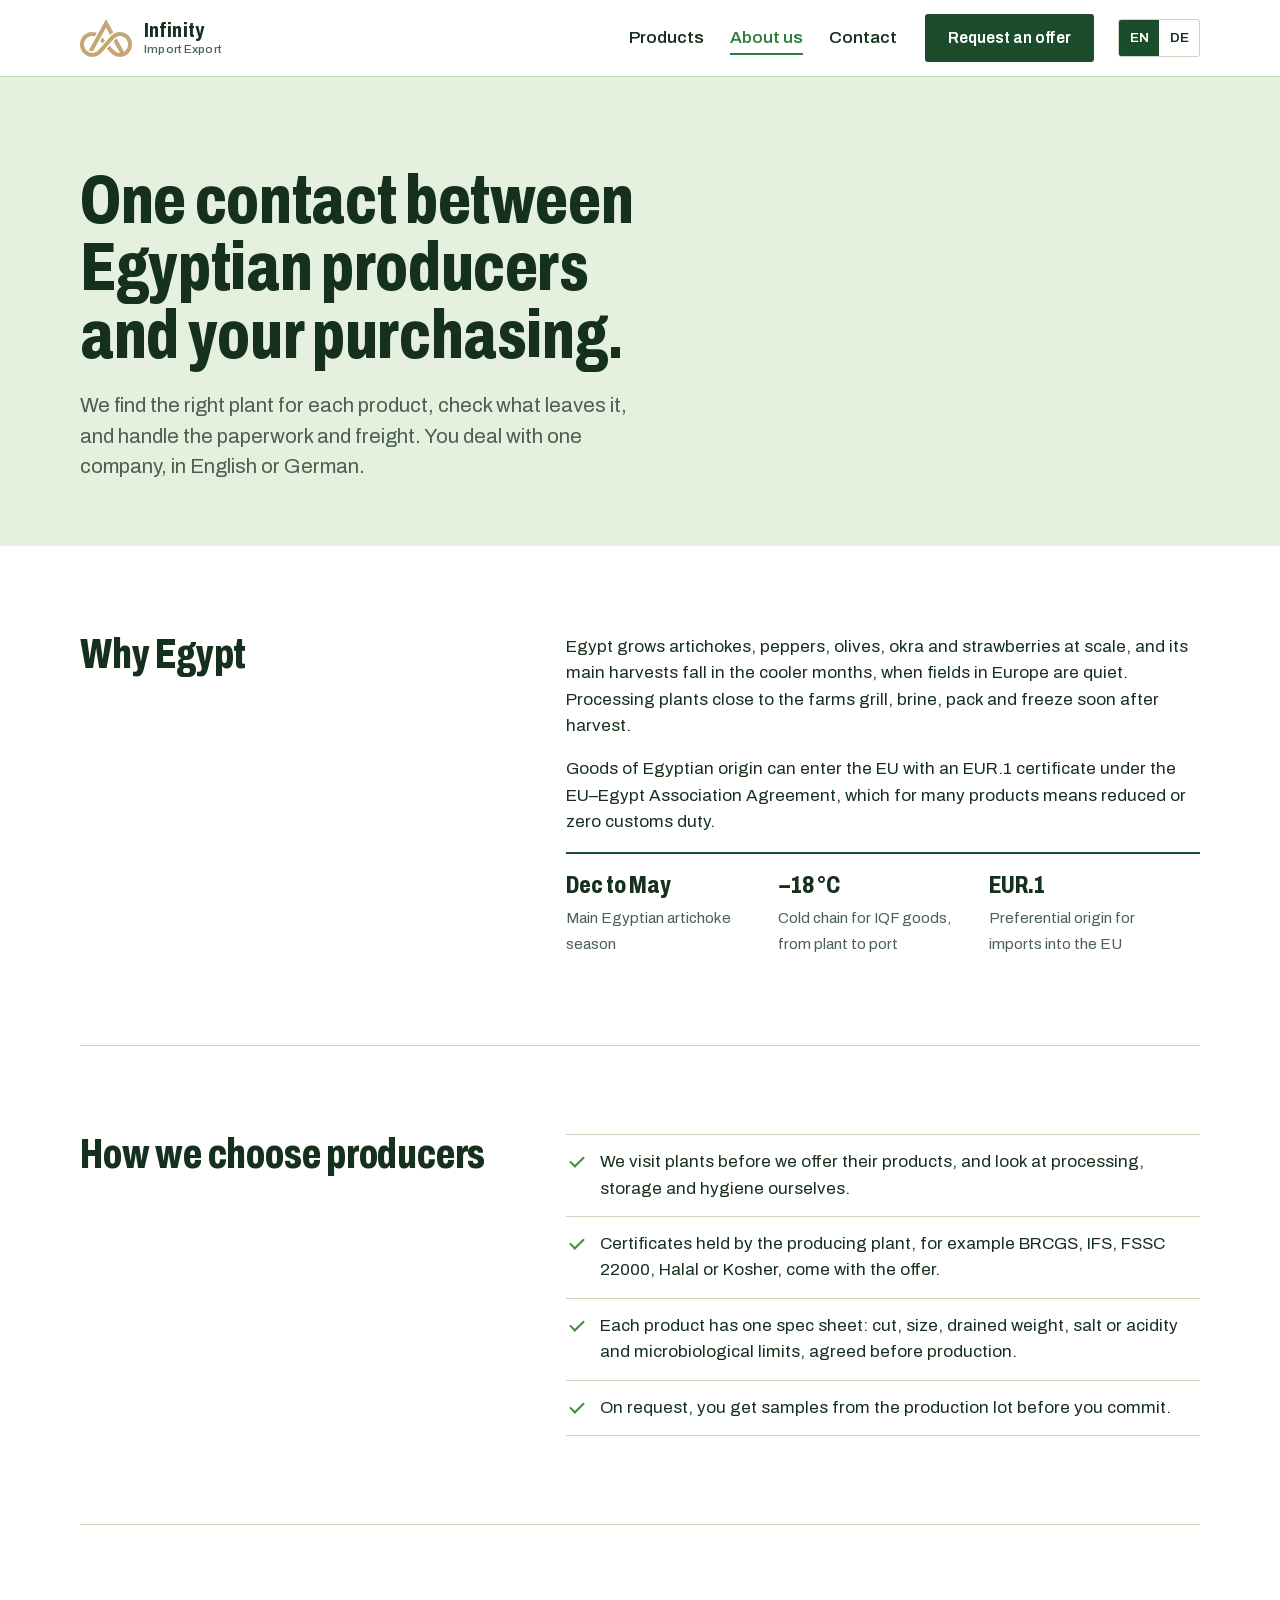
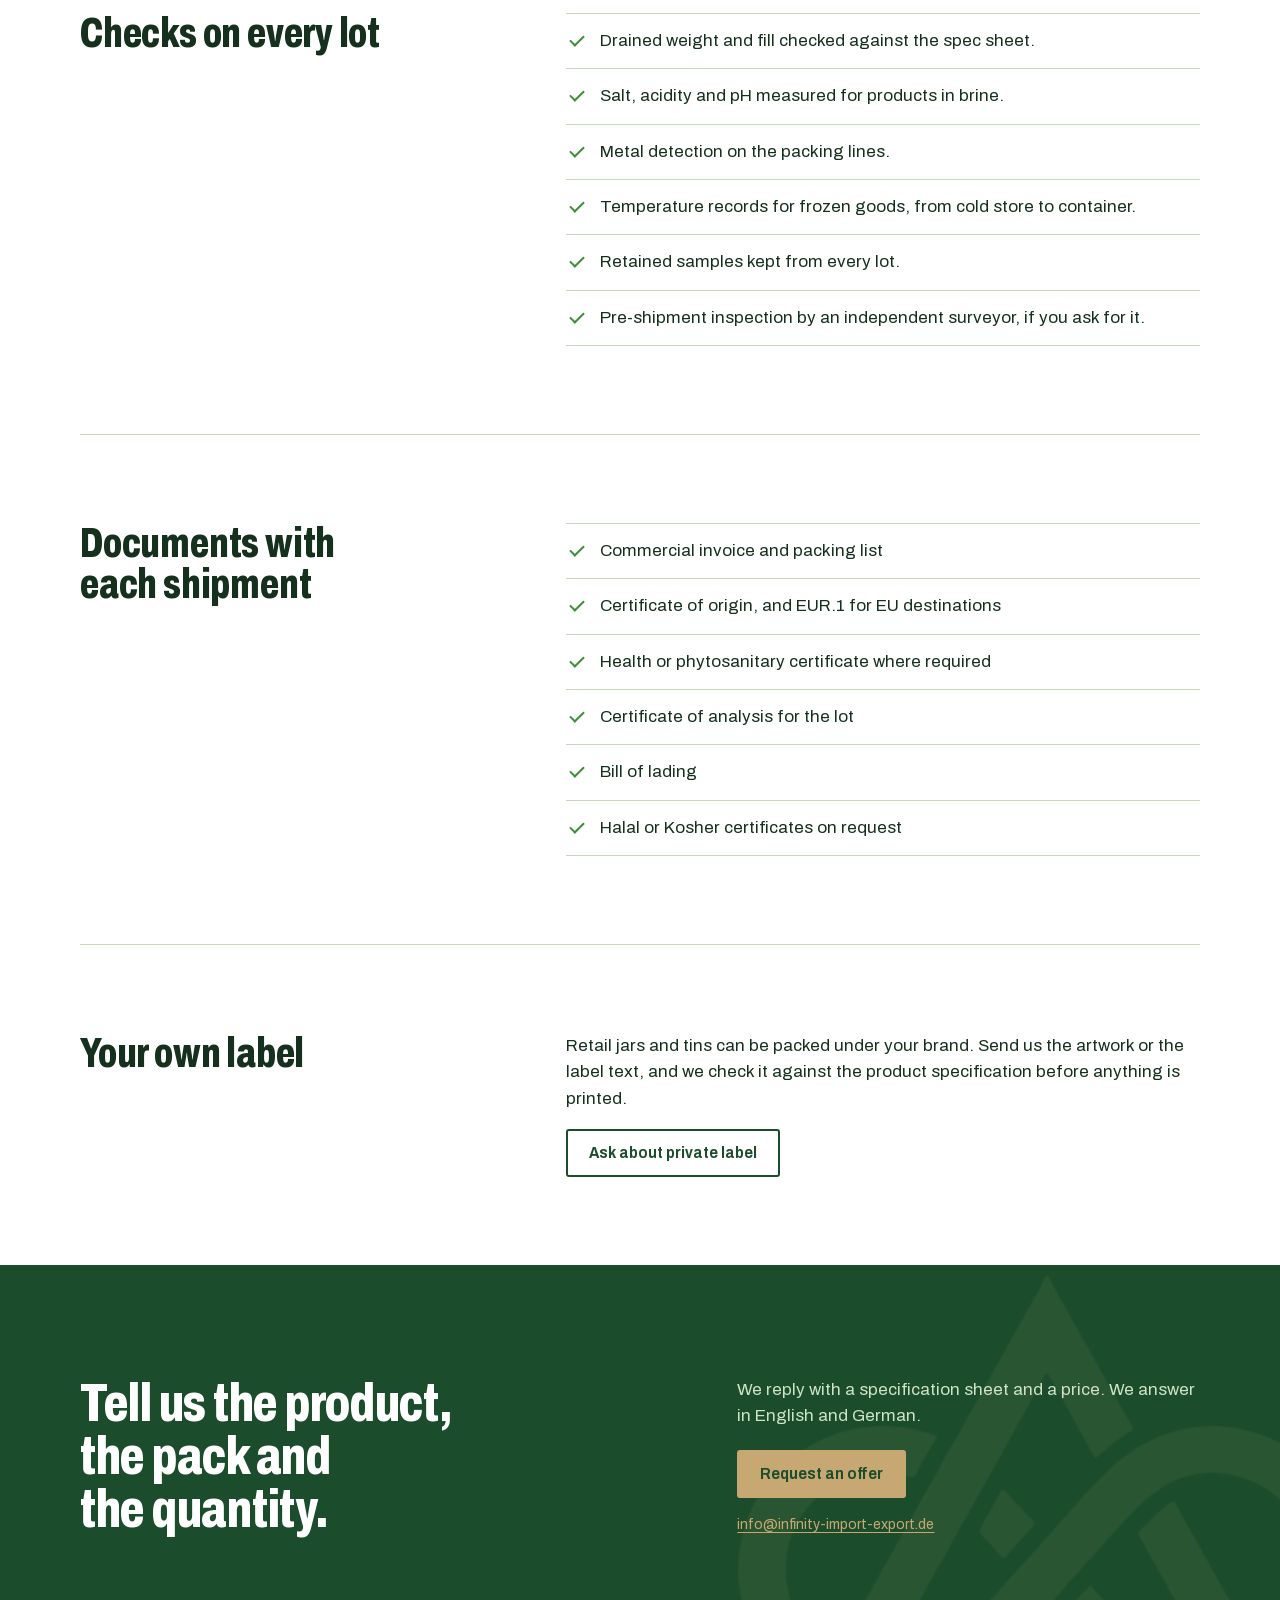
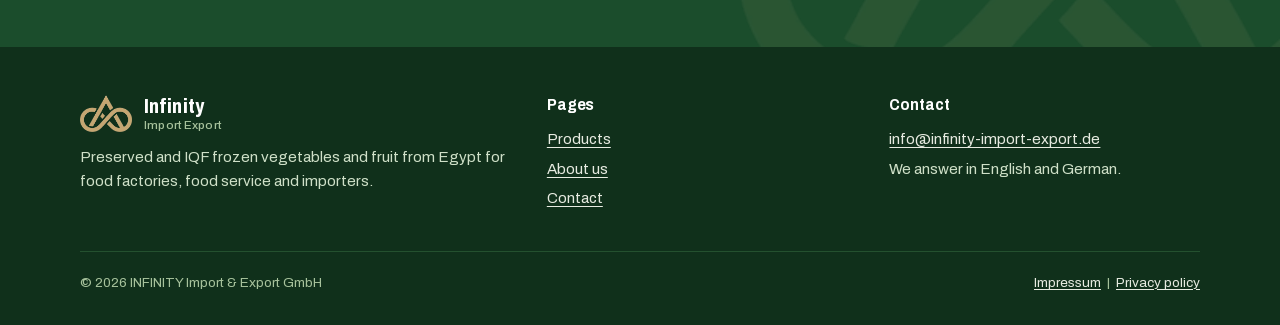
==== about.html @ ad4bee5b "Build new INFINITY Import & Export website Replace the generated single page with a static, framewor" ====
<!doctype html>
<html lang="en">
<head>
  <meta charset="utf-8">
  <meta name="viewport" content="width=device-width, initial-scale=1">
  <title data-i18n="about.title">About us | Infinity Import Export</title>
  <meta name="description" content="How Infinity Import Export sources preserved and IQF vegetables in Egypt: producer selection, checks on every lot and export documents." data-i18n-attr="content:about.desc">
  <link rel="icon" href="assets/img/icon-32.png" sizes="32x32">
  <link rel="apple-touch-icon" href="assets/img/icon-180.png">
  <link rel="preload" href="assets/fonts/archivo-latin-var.woff2" as="font" type="font/woff2" crossorigin>
  <link rel="stylesheet" href="assets/css/site.css">
  <script>(function(){var d=document.documentElement,l;d.classList.add('js');try{l=localStorage.getItem('lang')}catch(e){}if(!l)l=/^de/i.test(navigator.language||'')?'de':'en';d.lang=l;if(l==='de'){d.classList.add('i18n-pending');setTimeout(function(){d.classList.remove('i18n-pending')},1500)}})();</script>
</head>
<body>
<a class="skip" href="#main" data-i18n="skip">Skip to content</a>

<header class="site-header">
  <div class="wrap">
    <a class="brand" href="index.html">
      <img src="assets/img/logo.png" alt="" width="52" height="37">
      <span class="brand-name">Infinity<span>Import Export</span></span>
    </a>
    <div class="lang" role="group" aria-label="Language / Sprache">
      <button type="button" data-lang="en" aria-pressed="true">EN</button>
      <button type="button" data-lang="de" aria-pressed="false">DE</button>
    </div>
    <button class="nav-toggle" type="button" aria-expanded="false" aria-controls="nav">
      <svg viewBox="0 0 20 20" aria-hidden="true"><path d="M2 5h16M2 10h16M2 15h16" stroke="currentColor" stroke-width="2"/></svg>
      <span data-i18n="nav.menu">Menu</span>
    </button>
    <nav class="nav" id="nav" aria-label="Main">
      <ul class="nav-links">
        <li><a href="products.html" data-i18n="nav.products">Products</a></li>
        <li><a href="about.html" aria-current="page" data-i18n="nav.about">About us</a></li>
        <li><a href="contact.html" data-i18n="nav.contact">Contact</a></li>
      </ul>
      <a class="btn btn-solid" href="contact.html" data-i18n="cta.offer">Request an offer</a>
    </nav>
  </div>
</header>

<main id="main">
  <section class="page-head">
    <div class="wrap">
      <h1 data-i18n="about.h1">One contact between Egyptian producers and your purchasing.</h1>
      <p class="lead" data-i18n="about.lead">We find the right plant for each product, check what leaves it, and handle the paperwork and freight. You deal with one company, in English or German.</p>
    </div>
  </section>

  <div class="wrap">
    <section class="split" aria-labelledby="egypt">
      <h2 id="egypt" data-i18n="about.egypt.h">Why Egypt</h2>
      <div>
        <p data-i18n="about.egypt.p1">Egypt grows artichokes, peppers, olives, okra and strawberries at scale, and its main harvests fall in the cooler months, when fields in Europe are quiet. Processing plants close to the farms grill, brine, pack and freeze soon after harvest.</p>
        <p data-i18n="about.egypt.p2">Goods of Egyptian origin can enter the EU with an EUR.1 certificate under the EU–Egypt Association Agreement, which for many products means reduced or zero customs duty.</p>
        <div class="facts-row">
          <div><b data-i18n="about.f1.b">Dec to May</b><span data-i18n="about.f1.s">Main Egyptian artichoke season</span></div>
          <div><b>−18 °C</b><span data-i18n="about.f2.s">Cold chain for IQF goods, from plant to port</span></div>
          <div><b>EUR.1</b><span data-i18n="about.f3.s">Preferential origin for imports into the EU</span></div>
        </div>
      </div>
    </section>

    <section class="split" aria-labelledby="producers">
      <h2 id="producers" data-i18n="about.prod.h">How we choose producers</h2>
      <ul class="checklist">
        <li data-i18n="about.prod.1">We visit plants before we offer their products, and look at processing, storage and hygiene ourselves.</li>
        <li data-i18n="about.prod.2">Certificates held by the producing plant, for example BRCGS, IFS, FSSC 22000, Halal or Kosher, come with the offer.</li>
        <li data-i18n="about.prod.3">Each product has one spec sheet: cut, size, drained weight, salt or acidity and microbiological limits, agreed before production.</li>
        <li data-i18n="about.prod.4">On request, you get samples from the production lot before you commit.</li>
      </ul>
    </section>

    <section class="split" aria-labelledby="checks">
      <h2 id="checks" data-i18n="about.checks.h">Checks on every lot</h2>
      <ul class="checklist">
        <li data-i18n="about.checks.1">Drained weight and fill checked against the spec sheet.</li>
        <li data-i18n="about.checks.2">Salt, acidity and pH measured for products in brine.</li>
        <li data-i18n="about.checks.3">Metal detection on the packing lines.</li>
        <li data-i18n="about.checks.4">Temperature records for frozen goods, from cold store to container.</li>
        <li data-i18n="about.checks.5">Retained samples kept from every lot.</li>
        <li data-i18n="about.checks.6">Pre-shipment inspection by an independent surveyor, if you ask for it.</li>
      </ul>
    </section>

    <section class="split" aria-labelledby="docs">
      <h2 id="docs" data-i18n="about.docs.h">Documents with each shipment</h2>
      <ul class="checklist">
        <li data-i18n="about.docs.1">Commercial invoice and packing list</li>
        <li data-i18n="about.docs.2">Certificate of origin, and EUR.1 for EU destinations</li>
        <li data-i18n="about.docs.3">Health or phytosanitary certificate where required</li>
        <li data-i18n="about.docs.4">Certificate of analysis for the lot</li>
        <li data-i18n="about.docs.5">Bill of lading</li>
        <li data-i18n="about.docs.6">Halal or Kosher certificates on request</li>
      </ul>
    </section>

    <section class="split" aria-labelledby="label">
      <h2 id="label" data-i18n="about.label.h">Your own label</h2>
      <div>
        <p data-i18n="about.label.p">Retail jars and tins can be packed under your brand. Send us the artwork or the label text, and we check it against the product specification before anything is printed.</p>
        <a class="btn" href="contact.html" data-i18n="about.label.cta">Ask about private label</a>
      </div>
    </section>
  </div>

  <section class="cta-band" aria-labelledby="cta-title">
    <img class="cta-mark" src="assets/img/logo.png" alt="">
    <div class="wrap">
      <h2 id="cta-title" data-i18n="cta.h">Tell us the product, the pack and the quantity.</h2>
      <div>
        <p data-i18n="cta.p">We reply with a specification sheet and a price. We answer in English and German.</p>
        <div class="btn-row" style="margin-top:20px">
          <a class="btn btn-gold" href="contact.html" data-i18n="cta.offer">Request an offer</a>
        </div>
        <p class="small" style="margin-top:16px"><a href="mailto:info@infinity-import-export.de">info@infinity-import-export.de</a></p>
      </div>
    </div>
  </section>
</main>

<footer class="site-footer">
  <div class="wrap">
    <div>
      <a class="brand" href="index.html" style="margin-bottom:14px">
        <img src="assets/img/logo.png" alt="" width="44" height="31">
        <span class="brand-name">Infinity<span>Import Export</span></span>
      </a>
      <p data-i18n="footer.p">Preserved and IQF frozen vegetables and fruit from Egypt for food factories, food service and importers.</p>
    </div>
    <div>
      <h2 data-i18n="footer.pages">Pages</h2>
      <ul>
        <li><a href="products.html" data-i18n="nav.products">Products</a></li>
        <li><a href="about.html" data-i18n="nav.about">About us</a></li>
        <li><a href="contact.html" data-i18n="nav.contact">Contact</a></li>
      </ul>
    </div>
    <div>
      <h2 data-i18n="nav.contact">Contact</h2>
      <ul>
        <li><a href="mailto:info@infinity-import-export.de">info@infinity-import-export.de</a></li>
        <li data-i18n="footer.langs">We answer in English and German.</li>
      </ul>
    </div>
    <div class="footer-base">
      <span>© 2026 INFINITY Import &amp; Export GmbH</span>
      <span><a href="impressum.html">Impressum</a> &nbsp;|&nbsp; <a href="datenschutz.html" data-i18n="footer.privacy">Privacy policy</a></span>
    </div>
  </div>
</footer>

<script src="assets/js/products.js"></script>
<script src="assets/js/i18n.js"></script>
<script src="assets/js/site.js"></script>
</body>
</html>
---- assets/css/site.css ----
/* Infinity Import Export — site styles
   Colour encodes the product range everywhere:
   gold = preserved in oil / brine, frost = IQF frozen. */

@font-face {
  font-family: "Archivo";
  src: url("../fonts/archivo-latin-var.woff2") format("woff2");
  font-weight: 100 900;
  font-stretch: 62% 125%;
  font-style: normal;
  font-display: swap;
}

:root {
  /* brand greens */
  --brine: #1B4D2C;      /* deep green: text, buttons, dark bands */
  --brine-2: #236238;    /* hover of deep green */
  --green: #2E7D3E;      /* fresh green: active states, links */
  --leaf: #3F8F3A;
  --sage: #E5F0DE;       /* light green background bands */
  --sage-2: #D2E4C6;
  --paper: #FFFFFF;
  --line: #C6D8BC;
  --ink: #16301E;
  --muted: #4A6150;
  --gold: #C7A872;
  --gold-ink: #7A5C26;
  --gold-tint: #F3ECDD;
  /* preserved range = olive-oil green, IQF range = frost */
  --olive: #A3B04F;
  --olive-tint: #EEF2DF;
  --olive-ink: #4F5A18;
  --pk-band: #A6CF84;    /* label colour on the pack drawings */
  --pk-veg: #5F7230;     /* contents colour on the pack drawings */
  --frost: #D9E8EC;
  --frost-ink: #2F5C69;
  --frost-tint: #EAF2F4;

  --font: "Archivo", "Helvetica Neue", Arial, sans-serif;
  --wrap: 1200px;
  --gutter: clamp(16px, 4vw, 40px);
  --radius: 3px;
}

*, *::before, *::after { box-sizing: border-box; }

html { -webkit-text-size-adjust: 100%; scroll-behavior: smooth; }
html.i18n-pending body { visibility: hidden; }

body {
  margin: 0;
  background: var(--paper);
  color: var(--ink);
  font-family: var(--font);
  font-size: 17px;
  line-height: 1.55;
  font-stretch: 100%;
  font-weight: 400;
  -webkit-font-smoothing: antialiased;
}

img, svg { display: block; max-width: 100%; }
a { color: inherit; text-underline-offset: .18em; text-decoration-thickness: 1px; }
a:hover { text-decoration-thickness: 2px; }
p { margin: 0 0 1em; max-width: 64ch; }
p:last-child { margin-bottom: 0; }
ul, ol { margin: 0; padding: 0; }
button { font: inherit; color: inherit; }

:focus-visible { outline: 3px solid var(--green); outline-offset: 3px; border-radius: 2px; }

h1, h2, h3, h4 {
  margin: 0;
  font-weight: 800;
  font-stretch: 72%;
  line-height: .98;
  letter-spacing: -.005em;
  text-wrap: balance;
}
h1 { font-size: clamp(2.6rem, 6.4vw, 5.4rem); }
h2 { font-size: clamp(2rem, 4.2vw, 3.4rem); }
h3 { font-size: clamp(1.35rem, 2vw, 1.7rem); line-height: 1.05; }
h4 { font-size: 1.15rem; font-stretch: 85%; line-height: 1.15; }

.wrap { max-width: var(--wrap); margin-inline: auto; padding-inline: var(--gutter); }
.lead { font-size: clamp(1.1rem, 1.6vw, 1.3rem); line-height: 1.5; color: var(--muted); max-width: 46ch; }
.small { font-size: .875rem; color: var(--muted); }
.visually-hidden {
  position: absolute !important; width: 1px; height: 1px; overflow: hidden;
  clip: rect(0 0 0 0); white-space: nowrap;
}
.skip { position: absolute; left: 12px; top: -60px; background: var(--brine); color: #fff; padding: 10px 14px; z-index: 50; }
.skip:focus { top: 12px; }

/* Buttons ------------------------------------------------------------- */
.btn {
  display: inline-flex; align-items: center; justify-content: center; gap: .5em;
  min-height: 48px; padding: .7em 1.3em;
  border: 2px solid var(--brine); border-radius: var(--radius);
  background: transparent; color: var(--brine);
  font-weight: 650; font-stretch: 90%; font-size: 1rem; line-height: 1.1;
  text-decoration: none; cursor: pointer;
  transition: background-color .15s, color .15s;
}
.btn:hover { background: var(--brine); color: #fff; }
.btn-solid { background: var(--brine); color: #fff; }
.btn-solid:hover { background: var(--brine-2); border-color: var(--brine-2); }
.btn-gold { background: var(--gold); border-color: var(--gold); color: var(--brine); }
.btn-gold:hover { background: #D6BC8E; border-color: #D6BC8E; color: var(--brine); }
.btn-row { display: flex; flex-wrap: wrap; gap: 12px; }

/* Header -------------------------------------------------------------- */
.site-header { border-bottom: 1px solid var(--line); background: var(--paper); position: relative; z-index: 20; }
.site-header .wrap { display: flex; align-items: center; gap: 24px; min-height: 76px; }
.brand { display: flex; align-items: center; gap: 12px; text-decoration: none; margin-right: auto; }
.brand img { width: 52px; height: auto; }
.brand-name { font-weight: 750; font-stretch: 78%; font-size: 1.28rem; line-height: 1; letter-spacing: .005em; }
.brand-name span { display: block; font-weight: 500; font-stretch: 100%; font-size: .74rem; color: var(--muted); letter-spacing: .02em; margin-top: 4px; }

.nav { display: flex; align-items: center; gap: 28px; }
.nav-links { display: flex; gap: 26px; list-style: none; }
.nav-links a { text-decoration: none; font-weight: 550; padding: 6px 0; border-bottom: 2px solid transparent; }
.nav-links a:hover { border-bottom-color: var(--line); }
.nav-links a[aria-current="page"] { border-bottom-color: var(--green); color: var(--green); }

.lang { display: inline-flex; border: 1px solid var(--line); border-radius: var(--radius); overflow: hidden; order: 3; }
.lang button {
  border: 0; background: transparent; cursor: pointer;
  padding: 7px 10px; min-width: 40px; font-size: .85rem; font-weight: 600;
}
.lang button[aria-pressed="true"] { background: var(--brine); color: #fff; }

.nav-toggle { display: none; }

@media (max-width: 860px) {
  .nav-toggle {
    display: inline-flex; align-items: center; gap: 8px; min-height: 44px;
    border: 1px solid var(--line); border-radius: var(--radius); background: var(--paper);
    padding: 0 12px; font-weight: 600; cursor: pointer;
  }
  .nav-toggle svg { width: 18px; height: 18px; }
  .nav {
    position: absolute; left: 0; right: 0; top: 100%;
    flex-direction: column; align-items: stretch; gap: 0;
    background: var(--paper); border-bottom: 1px solid var(--line);
    padding: 8px var(--gutter) 20px;
    display: none;
  }
  .nav.open { display: flex; }
  .nav-links { flex-direction: column; gap: 0; }
  .nav-links a { display: block; padding: 14px 0; border-bottom: 1px solid var(--sage-2); }
  .nav-links a[aria-current="page"] { border-bottom-color: var(--sage-2); box-shadow: inset 4px 0 0 var(--green); padding-left: 12px; }
  .nav .btn { margin-top: 16px; }
  .site-header .wrap { gap: 10px; }
  .lang { order: 0; }
  .lang button { min-height: 42px; }
}

/* Hero --------------------------------------------------------------- */
.hero { background: var(--sage); padding-block: clamp(40px, 7vw, 88px) clamp(48px, 7vw, 88px); }
.hero-text { display: grid; grid-template-columns: minmax(0, 1.35fr) minmax(0, 1fr); gap: 32px 56px; align-items: end; }
.hero h1 { max-width: 15ch; }
.hero .lead { margin-bottom: 24px; }

@media (max-width: 860px) {
  .hero-text { grid-template-columns: 1fr; }
}
@media (prefers-reduced-motion: reduce) {
  html { scroll-behavior: auto; }
  *, *::before, *::after { transition: none !important; animation: none !important; }
}

/* Sections ------------------------------------------------------------ */
.section { padding-block: clamp(64px, 9vw, 120px); }
.section-head { display: grid; grid-template-columns: minmax(0, 1fr) minmax(0, 1fr); gap: 20px 56px; align-items: end; margin-bottom: clamp(32px, 5vw, 56px); }
.section-head p { color: var(--muted); }
@media (max-width: 760px) { .section-head { grid-template-columns: 1fr; } }

/* Two ranges */
.ranges { display: grid; grid-template-columns: 1fr 1fr; gap: 0; }
.range { padding: clamp(28px, 4vw, 48px); display: flex; flex-direction: column; gap: 18px; min-height: 420px; }
.range-preserved { background: var(--olive-tint); border-top: 10px solid var(--olive); }
.range-iqf { background: var(--frost-tint); border-top: 10px solid #9EC3CD; }
.range h3 { font-size: clamp(1.9rem, 3.2vw, 2.7rem); }
.range-packs { display: flex; align-items: flex-end; gap: 14px; margin-top: auto; padding-top: 12px; color: var(--brine); }
.range-packs svg { height: calc(var(--h) * .62); width: auto; aspect-ratio: var(--ar); }
.range-iqf .range-packs svg { --pk-band: var(--frost); }
.range-photos { display: grid; grid-template-columns: repeat(4, minmax(0, 1fr)); gap: 8px; margin-top: auto; padding-top: 12px; list-style: none; }
.range-photos img { width: 100%; aspect-ratio: 1; object-fit: cover; border-radius: 2px; }
.range .more { font-weight: 650; }
.range-list { list-style: none; display: flex; flex-wrap: wrap; gap: 6px 8px; }
.range-list li { font-size: .92rem; padding: 2px 9px; border-radius: 2px; background: rgba(255,255,255,.7); }
@media (max-width: 760px) { .ranges { grid-template-columns: 1fr; } .range { min-height: 0; } }

/* Buyers */
.buyers { list-style: none; border-top: 2px solid var(--brine); }
.buyer {
  display: grid; grid-template-columns: minmax(0, .9fr) minmax(0, 1.4fr) minmax(0, 1fr);
  gap: 16px 40px; padding: 32px 0; border-bottom: 1px solid var(--line); align-items: start;
}
.buyer h3 { font-size: clamp(1.5rem, 2.4vw, 2rem); }
.buyer-packs { display: flex; align-items: flex-end; gap: 12px; color: var(--brine); justify-self: end; }
.buyer-packs svg { height: calc(var(--h) * .5); width: auto; aspect-ratio: var(--ar); }
.buyer-packs .iqf { --pk-band: var(--frost); }
@media (max-width: 860px) {
  .buyer { grid-template-columns: 1fr; }
  .buyer-packs { justify-self: start; }
}

/* Order steps — a real sequence, so numbered */
.steps { list-style: none; display: grid; grid-template-columns: repeat(5, minmax(0, 1fr)); gap: 0; counter-reset: step; }
.step { padding: 0 24px 0 0; position: relative; counter-increment: step; }
.step::before {
  content: counter(step);
  display: flex; align-items: center; justify-content: center;
  width: 44px; height: 44px; border-radius: 50%;
  background: var(--brine); color: var(--gold); font-weight: 800; font-stretch: 75%; font-size: 1.3rem;
  position: relative; z-index: 1; margin-bottom: 18px;
}
.step::after { content: ""; position: absolute; top: 21px; left: 44px; right: 0; height: 2px; background: var(--line); }
.step:last-child::after { display: none; }
.step h4 { margin-bottom: 8px; }
.step p { font-size: .95rem; color: var(--muted); }
@media (max-width: 960px) {
  .steps { grid-template-columns: 1fr; gap: 0; }
  .step { padding: 0 0 28px 64px; }
  .step::before { position: absolute; left: 0; top: 0; margin: 0; }
  .step::after { left: 21px; top: 44px; bottom: 0; right: auto; width: 2px; height: auto; }
}

/* Dark call-to-action band */
.cta-band { background: var(--brine); color: #EEF1EA; position: relative; overflow: hidden; }
.cta-band .wrap { display: grid; grid-template-columns: minmax(0, 1.3fr) minmax(0, 1fr); gap: 32px 56px; align-items: center; padding-block: clamp(64px, 9vw, 112px); position: relative; }
.cta-band h2 { color: #fff; max-width: 16ch; }
.cta-band p { color: #CFE3C6; }
.cta-band a:not(.btn) { color: var(--gold); }
.cta-mark { position: absolute; right: -6%; bottom: -18%; width: min(52vw, 620px); opacity: .09; pointer-events: none; }
@media (max-width: 760px) { .cta-band .wrap { grid-template-columns: 1fr; } }

/* Footer */
.site-footer { background: #10301B; color: #CFE0C8; padding-block: 48px 32px; font-size: .95rem; }
.site-footer .wrap { display: grid; grid-template-columns: minmax(0, 1.4fr) repeat(2, minmax(0, 1fr)); gap: 32px; }
.site-footer h2 { font-size: 1rem; font-stretch: 90%; font-weight: 700; color: #fff; margin-bottom: 12px; line-height: 1.3; }
.site-footer ul { list-style: none; display: grid; gap: 6px; }
.site-footer a { color: #E7EBE1; }
.site-footer .brand-name { color: #fff; }
.site-footer .brand-name span { color: #A7C29C; }
.footer-base { grid-column: 1 / -1; border-top: 1px solid #24502F; padding-top: 20px; margin-top: 8px; display: flex; flex-wrap: wrap; justify-content: space-between; gap: 12px; color: #A7C29C; font-size: .85rem; }
@media (max-width: 760px) { .site-footer .wrap { grid-template-columns: 1fr; } }

/* Inner page heading */
.page-head { background: var(--sage); padding-block: clamp(48px, 7vw, 96px) clamp(40px, 5vw, 64px); }
.page-head h1 { font-size: clamp(2.4rem, 5.4vw, 4.4rem); max-width: 18ch; margin-bottom: 20px; }

/* Products page ------------------------------------------------------- */
.catalogue { display: grid; grid-template-columns: 240px minmax(0, 1fr); gap: 48px; padding-block: 48px 96px; }
.filters { position: sticky; top: 20px; align-self: start; display: grid; gap: 28px; }
.filters fieldset { border: 0; padding: 0; margin: 0; }
.filters legend { font-weight: 700; font-stretch: 85%; font-size: 1.05rem; margin-bottom: 10px; padding: 0; }
.chips { display: flex; flex-wrap: wrap; gap: 6px; }
.chip {
  border: 1px solid var(--line); background: var(--paper); border-radius: 2px; cursor: pointer;
  padding: 6px 11px; font-size: .9rem; font-weight: 550; min-height: 36px;
}
.chip:hover { border-color: var(--green); }
.chip[aria-pressed="true"] { background: var(--brine); border-color: var(--brine); color: #fff; }
.chip[data-value="preserved"][aria-pressed="true"] { background: var(--olive); border-color: var(--olive); color: var(--brine); }
.chip[data-value="iqf"][aria-pressed="true"] { background: #9EC3CD; border-color: #9EC3CD; color: var(--brine); }
.result-bar { display: flex; justify-content: space-between; align-items: baseline; gap: 16px; margin-bottom: 18px; flex-wrap: wrap; }
.result-count { font-weight: 600; }
.reset { background: none; border: 0; text-decoration: underline; cursor: pointer; color: var(--muted); padding: 4px 0; }

.grid { list-style: none; display: grid; grid-template-columns: repeat(auto-fill, minmax(230px, 1fr)); gap: 16px; }
.product {
  display: flex; flex-direction: column; height: 100%; width: 100%; text-align: left;
  background: var(--paper); border: 1px solid var(--line); border-radius: var(--radius);
  padding: 0; cursor: pointer; overflow: hidden;
}
.product:hover { border-color: var(--green); }
.product-art { display: flex; align-items: flex-end; justify-content: center; gap: 10px; height: 150px; padding: 16px 16px 0; color: var(--brine); border-bottom: 6px solid var(--olive); background: var(--olive-tint); }
.product[data-range="iqf"] .product-art { background: var(--frost-tint); border-bottom-color: #9EC3CD; }
.product[data-range="iqf"] .product-art svg { --pk-band: var(--frost); }
.product-art svg { height: calc(var(--h) * .82); width: auto; aspect-ratio: var(--ar); }
.product-art.has-img { padding: 0; height: 190px; }
.product-art img { width: 100%; height: 100%; object-fit: cover; }
.product-body { padding: 14px 16px 18px; display: grid; gap: 6px; }
.product-name { font-weight: 750; font-stretch: 82%; font-size: 1.2rem; line-height: 1.12; }
.product-meta { font-size: .9rem; color: var(--muted); }

.empty { padding: 40px; background: var(--sage); border-radius: var(--radius); }
.empty p { margin-bottom: 14px; }

@media (max-width: 860px) {
  .catalogue { grid-template-columns: 1fr; gap: 28px; padding-top: 28px; }
  .filters { position: static; gap: 18px; }
}

/* Quick view dialog */
dialog.quick {
  width: min(760px, calc(100vw - 32px)); max-height: calc(100vh - 32px);
  border: 0; border-radius: var(--radius); padding: 0; color: var(--ink);
  box-shadow: 0 30px 80px rgba(20, 30, 15, .35);
}
dialog.quick::backdrop { background: rgba(16, 48, 27, .6); }
.quick-art { display: flex; align-items: flex-end; justify-content: center; gap: 18px; padding: 32px 24px 0; min-height: 200px; background: var(--olive-tint); border-bottom: 8px solid var(--olive); color: var(--brine); }
.quick[data-range="iqf"] .quick-art { background: var(--frost-tint); border-bottom-color: #9EC3CD; }
.quick[data-range="iqf"] .quick-art svg { --pk-band: var(--frost); }
.quick-art.has-img { padding: 0; min-height: 0; }
.quick-art img { width: 100%; height: clamp(200px, 40vh, 340px); object-fit: cover; }
.quick-art svg { height: calc(var(--h) * 1.05); width: auto; aspect-ratio: var(--ar); }
.quick-body { padding: 24px clamp(20px, 4vw, 36px) 32px; display: grid; gap: 18px; }
.quick-body h2 { font-size: clamp(1.8rem, 4vw, 2.6rem); }
.specs { display: grid; grid-template-columns: max-content minmax(0, 1fr); gap: 0; margin: 0; border-top: 1px solid var(--line); }
.specs dt, .specs dd { padding: 10px 0; border-bottom: 1px solid var(--line); margin: 0; }
.specs dt { font-weight: 650; padding-right: 24px; font-size: .95rem; }
.close {
  position: absolute; top: 12px; right: 12px; width: 44px; height: 44px;
  border: 0; border-radius: 50%; background: var(--paper); cursor: pointer;
  display: flex; align-items: center; justify-content: center;
}
.close svg { width: 18px; height: 18px; }

/* Prose pages (about, legal) ----------------------------------------- */
.split { display: grid; grid-template-columns: minmax(0, .8fr) minmax(0, 1.2fr); gap: 24px 64px; padding-block: clamp(48px, 7vw, 88px); border-bottom: 1px solid var(--line); }
.split:last-of-type { border-bottom: 0; }
.split h2 { font-size: clamp(1.8rem, 3.4vw, 2.6rem); }
.checklist { list-style: none; display: grid; gap: 0; border-top: 1px solid var(--line); }
.checklist li { padding: 14px 0 14px 34px; border-bottom: 1px solid var(--line); position: relative; }
.checklist li::before {
  content: ""; position: absolute; left: 4px; top: 21px; width: 14px; height: 8px;
  border-left: 2.5px solid var(--leaf); border-bottom: 2.5px solid var(--leaf); transform: rotate(-45deg);
}
.checklist strong { font-weight: 650; }
.facts-row { display: grid; grid-template-columns: repeat(3, minmax(0, 1fr)); gap: 0; border-top: 2px solid var(--brine); margin-top: 8px; }
.facts-row div { padding: 18px 20px 0 0; }
.facts-row b { display: block; font-weight: 800; font-stretch: 75%; font-size: 1.5rem; line-height: 1.1; margin-bottom: 6px; }
.facts-row span { font-size: .95rem; color: var(--muted); }
@media (max-width: 760px) {
  .split { grid-template-columns: 1fr; }
  .facts-row { grid-template-columns: 1fr; }
}

.legal { padding-block: 48px 96px; }
.legal > * { max-width: 760px; }
.legal h2 { font-size: 1.6rem; margin: 40px 0 12px; font-stretch: 85%; }
.legal h3 { font-size: 1.15rem; margin: 24px 0 8px; font-stretch: 90%; }
.legal address { font-style: normal; }
.fill { background: #FFF3C9; padding: 0 4px; border-radius: 2px; }
.note { background: var(--sage); padding: 16px 20px; border-left: 4px solid var(--green); margin-bottom: 32px; }

/* Contact page -------------------------------------------------------- */
.contact { display: grid; grid-template-columns: minmax(0, 1.5fr) minmax(0, 1fr); gap: 48px 72px; padding-block: 56px 112px; }
.form { display: grid; grid-template-columns: 1fr 1fr; gap: 20px 20px; }
.field { display: grid; gap: 6px; }
.field.full, .form fieldset, .form .btn-row, .form .out { grid-column: 1 / -1; }
.field label, .form legend { font-weight: 650; font-size: .95rem; }
.field .hint { font-size: .85rem; color: var(--muted); }
input[type="text"], input[type="email"], select, textarea {
  width: 100%; font: inherit; font-size: 1rem; color: var(--ink);
  border: 1px solid #AEB7A3; border-radius: var(--radius); background: var(--paper);
  padding: 11px 12px; min-height: 48px;
}
textarea { min-height: 120px; resize: vertical; line-height: 1.45; }
input:focus-visible, select:focus-visible, textarea:focus-visible { outline: 3px solid var(--green); outline-offset: 0; border-color: var(--brine); }
.form fieldset { border: 0; padding: 0; margin: 0; }
.form legend { padding: 0; margin-bottom: 10px; }
.checks { display: flex; flex-wrap: wrap; gap: 8px; }
.checks label { display: inline-flex; align-items: center; gap: 8px; border: 1px solid var(--line); border-radius: 2px; padding: 8px 12px; cursor: pointer; font-size: .95rem; min-height: 44px; }
.checks input { width: 18px; height: 18px; accent-color: var(--brine); margin: 0; }
.checks label:has(input:checked) { border-color: var(--brine); background: var(--sage); }
.form-status { font-size: .95rem; min-height: 1.5em; }
.form-status.error { color: #9B2C1C; font-weight: 600; }
.out { display: none; }
.out.show { display: grid; gap: 10px; }
.out textarea { min-height: 200px; background: var(--sage); font-size: .95rem; }

.contact-aside { display: grid; gap: 32px; align-content: start; }
.contact-aside h2 { font-size: 1.5rem; font-stretch: 80%; margin-bottom: 10px; }
.contact-aside .email { font-size: 1.15rem; font-weight: 650; word-break: break-word; }
.aside-box { background: var(--sage); padding: 24px; border-radius: var(--radius); }

@media (max-width: 860px) {
  .contact { grid-template-columns: 1fr; }
  .form { grid-template-columns: 1fr; }
}
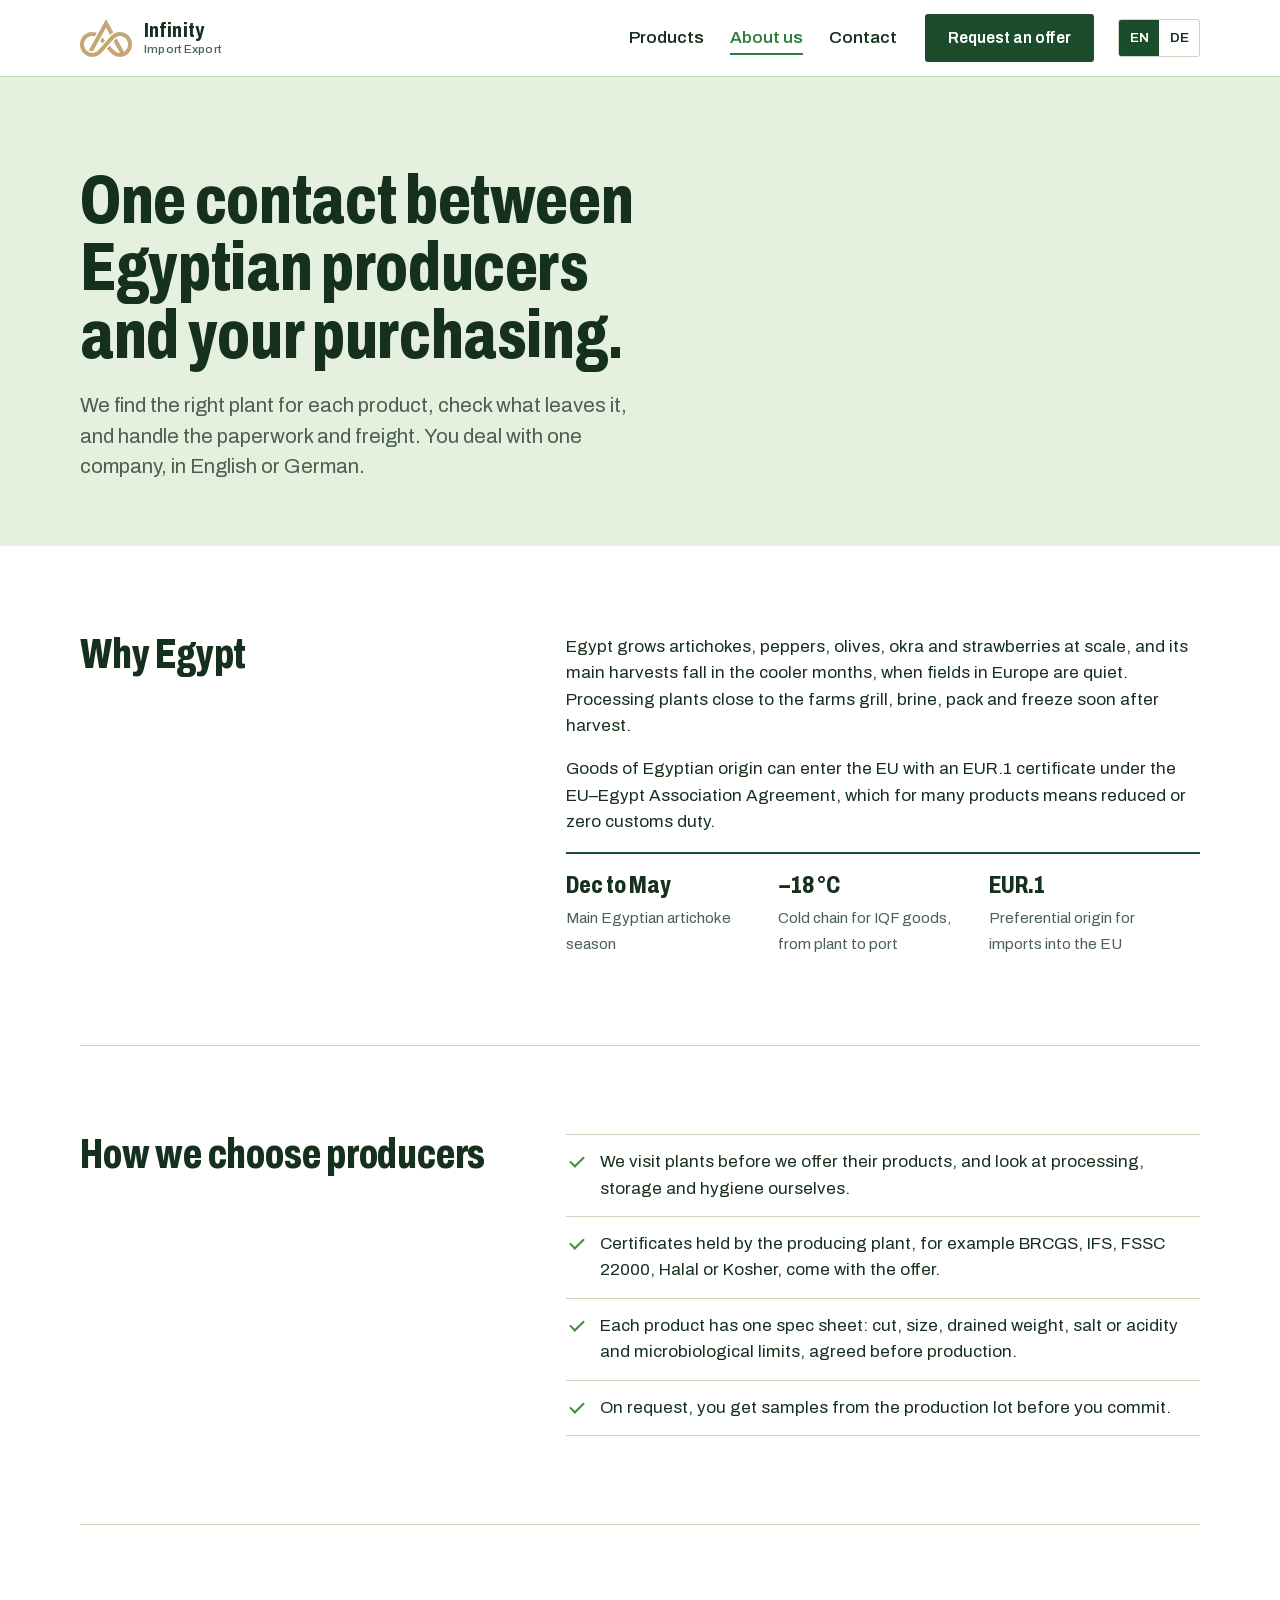
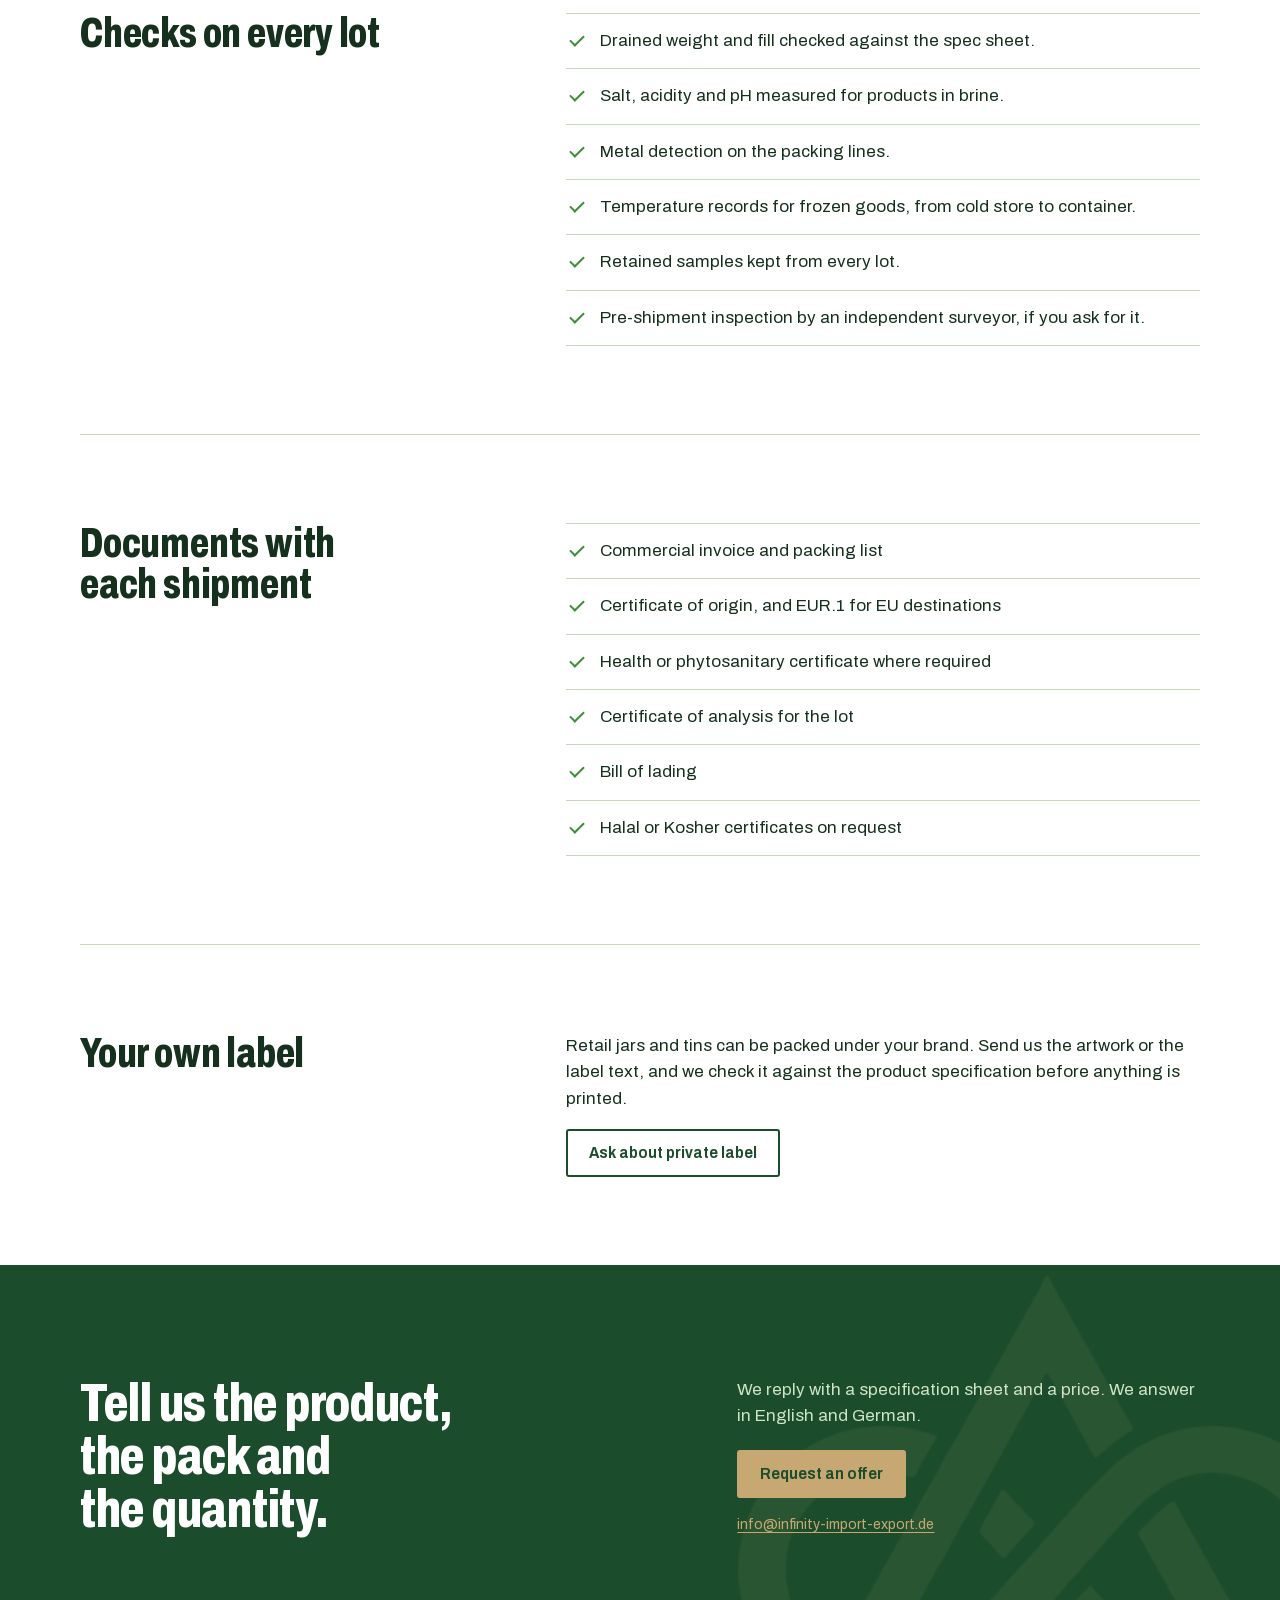
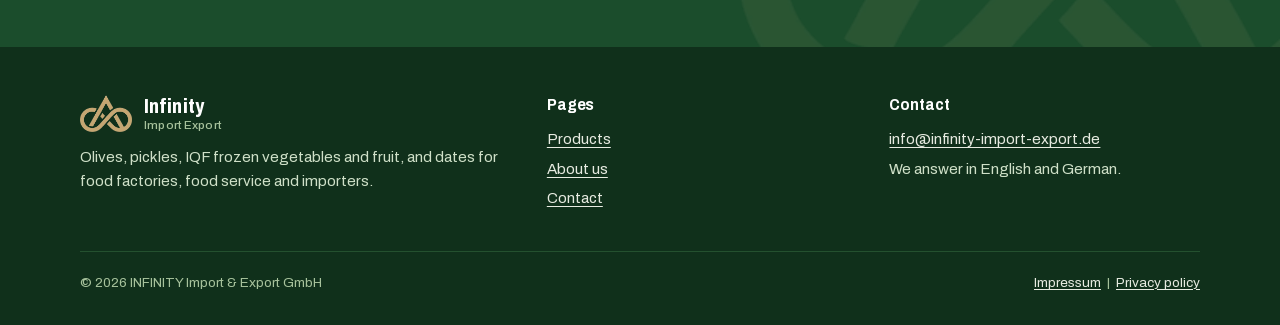
==== commit 2488ea77: "Rebuild preserved range from product photos, add dates range - Preserved range now matches the suppl" ====
--- a/about.html
+++ b/about.html
@@ -126,7 +126,7 @@
         <img src="assets/img/logo.png" alt="" width="44" height="31">
         <span class="brand-name">Infinity<span>Import Export</span></span>
       </a>
-      <p data-i18n="footer.p">Preserved and IQF frozen vegetables and fruit from Egypt for food factories, food service and importers.</p>
+      <p data-i18n="footer.p">Olives, pickles, IQF frozen vegetables and fruit, and dates for food factories, food service and importers.</p>
     </div>
     <div>
       <h2 data-i18n="footer.pages">Pages</h2>
--- a/assets/css/site.css
+++ b/assets/css/site.css
@@ -30,6 +30,9 @@
   --olive: #A3B04F;
   --olive-tint: #EEF2DF;
   --olive-ink: #4F5A18;
+  --date: #9A6A3A;       /* dates range */
+  --date-tint: #F5EEE6;
+  --date-ink: #6A4521;
   --pk-band: #A6CF84;    /* label colour on the pack drawings */
   --pk-veg: #5F7230;     /* contents colour on the pack drawings */
   --frost: #D9E8EC;
@@ -170,6 +173,12 @@
   *, *::before, *::after { transition: none !important; animation: none !important; }
 }
 
+/* Range tags (product cards, quick view) */
+.tag { display: inline-block; font-size: .85rem; font-weight: 600; line-height: 1.4; padding: 3px 9px; border-radius: 2px; }
+.tag-preserved { background: var(--olive-tint); color: var(--olive-ink); box-shadow: inset 0 0 0 1px #D5DCB4; }
+.tag-iqf { background: var(--frost-tint); color: var(--frost-ink); box-shadow: inset 0 0 0 1px #C5DCE2; }
+.tag-dates { background: var(--date-tint); color: var(--date-ink); box-shadow: inset 0 0 0 1px #E3D3C1; }
+
 /* Sections ------------------------------------------------------------ */
 .section { padding-block: clamp(64px, 9vw, 120px); }
 .section-head { display: grid; grid-template-columns: minmax(0, 1fr) minmax(0, 1fr); gap: 20px 56px; align-items: end; margin-bottom: clamp(32px, 5vw, 56px); }
@@ -177,20 +186,19 @@
 @media (max-width: 760px) { .section-head { grid-template-columns: 1fr; } }
 
 /* Two ranges */
-.ranges { display: grid; grid-template-columns: 1fr 1fr; gap: 0; }
-.range { padding: clamp(28px, 4vw, 48px); display: flex; flex-direction: column; gap: 18px; min-height: 420px; }
+.ranges { display: grid; grid-template-columns: repeat(3, minmax(0, 1fr)); gap: 0; }
+.range { padding: clamp(24px, 3vw, 40px); display: flex; flex-direction: column; gap: 18px; min-height: 420px; }
 .range-preserved { background: var(--olive-tint); border-top: 10px solid var(--olive); }
 .range-iqf { background: var(--frost-tint); border-top: 10px solid #9EC3CD; }
-.range h3 { font-size: clamp(1.9rem, 3.2vw, 2.7rem); }
-.range-packs { display: flex; align-items: flex-end; gap: 14px; margin-top: auto; padding-top: 12px; color: var(--brine); }
-.range-packs svg { height: calc(var(--h) * .62); width: auto; aspect-ratio: var(--ar); }
-.range-iqf .range-packs svg { --pk-band: var(--frost); }
-.range-photos { display: grid; grid-template-columns: repeat(4, minmax(0, 1fr)); gap: 8px; margin-top: auto; padding-top: 12px; list-style: none; }
-.range-photos img { width: 100%; aspect-ratio: 1; object-fit: cover; border-radius: 2px; }
+.range h3 { font-size: clamp(1.7rem, 2.6vw, 2.3rem); }
+.range-dates { background: var(--date-tint); border-top: 10px solid var(--date); }
+.range-photos { display: grid; grid-template-columns: repeat(2, minmax(0, 1fr)); gap: 8px; margin-top: auto; padding-top: 12px; list-style: none; }
+.range-photos li { position: relative; aspect-ratio: 1; overflow: hidden; border-radius: 2px; }
+.range-photos img { position: absolute; inset: 0; width: 100%; height: 100%; object-fit: cover; }
 .range .more { font-weight: 650; }
 .range-list { list-style: none; display: flex; flex-wrap: wrap; gap: 6px 8px; }
 .range-list li { font-size: .92rem; padding: 2px 9px; border-radius: 2px; background: rgba(255,255,255,.7); }
-@media (max-width: 760px) { .ranges { grid-template-columns: 1fr; } .range { min-height: 0; } }
+@media (max-width: 960px) { .ranges { grid-template-columns: 1fr; } .range { min-height: 0; } .range-photos { grid-template-columns: repeat(4, minmax(0, 1fr)); } }
 
 /* Buyers */
 .buyers { list-style: none; border-top: 2px solid var(--brine); }
@@ -265,6 +273,7 @@
 .chip:hover { border-color: var(--green); }
 .chip[aria-pressed="true"] { background: var(--brine); border-color: var(--brine); color: #fff; }
 .chip[data-value="preserved"][aria-pressed="true"] { background: var(--olive); border-color: var(--olive); color: var(--brine); }
+.chip[data-value="dates"][aria-pressed="true"] { background: var(--date); border-color: var(--date); color: #fff; }
 .chip[data-value="iqf"][aria-pressed="true"] { background: #9EC3CD; border-color: #9EC3CD; color: var(--brine); }
 .result-bar { display: flex; justify-content: space-between; align-items: baseline; gap: 16px; margin-bottom: 18px; flex-wrap: wrap; }
 .result-count { font-weight: 600; }
@@ -279,10 +288,12 @@
 .product:hover { border-color: var(--green); }
 .product-art { display: flex; align-items: flex-end; justify-content: center; gap: 10px; height: 150px; padding: 16px 16px 0; color: var(--brine); border-bottom: 6px solid var(--olive); background: var(--olive-tint); }
 .product[data-range="iqf"] .product-art { background: var(--frost-tint); border-bottom-color: #9EC3CD; }
+.product[data-range="dates"] .product-art { background: var(--date-tint); border-bottom-color: var(--date); }
 .product[data-range="iqf"] .product-art svg { --pk-band: var(--frost); }
 .product-art svg { height: calc(var(--h) * .82); width: auto; aspect-ratio: var(--ar); }
-.product-art.has-img { padding: 0; height: 190px; }
-.product-art img { width: 100%; height: 100%; object-fit: cover; }
+/* photos: pinned to all four edges so small and large images fill the frame alike (Safari ignores % sizes on flex items here) */
+.product-art.has-img { display: block; position: relative; padding: 0; height: 190px; overflow: hidden; }
+.product-art.has-img img { position: absolute; inset: 0; width: 100%; height: 100%; object-fit: cover; }
 .product-body { padding: 14px 16px 18px; display: grid; gap: 6px; }
 .product-name { font-weight: 750; font-stretch: 82%; font-size: 1.2rem; line-height: 1.12; }
 .product-meta { font-size: .9rem; color: var(--muted); }
@@ -304,9 +315,10 @@
 dialog.quick::backdrop { background: rgba(16, 48, 27, .6); }
 .quick-art { display: flex; align-items: flex-end; justify-content: center; gap: 18px; padding: 32px 24px 0; min-height: 200px; background: var(--olive-tint); border-bottom: 8px solid var(--olive); color: var(--brine); }
 .quick[data-range="iqf"] .quick-art { background: var(--frost-tint); border-bottom-color: #9EC3CD; }
+.quick[data-range="dates"] .quick-art { background: var(--date-tint); border-bottom-color: var(--date); }
 .quick[data-range="iqf"] .quick-art svg { --pk-band: var(--frost); }
-.quick-art.has-img { padding: 0; min-height: 0; }
-.quick-art img { width: 100%; height: clamp(200px, 40vh, 340px); object-fit: cover; }
+.quick-art.has-img { display: block; position: relative; padding: 0; min-height: 0; height: clamp(200px, 40vh, 340px); overflow: hidden; }
+.quick-art.has-img img { position: absolute; inset: 0; width: 100%; height: 100%; object-fit: cover; }
 .quick-art svg { height: calc(var(--h) * 1.05); width: auto; aspect-ratio: var(--ar); }
 .quick-body { padding: 24px clamp(20px, 4vw, 36px) 32px; display: grid; gap: 18px; }
 .quick-body h2 { font-size: clamp(1.8rem, 4vw, 2.6rem); }
